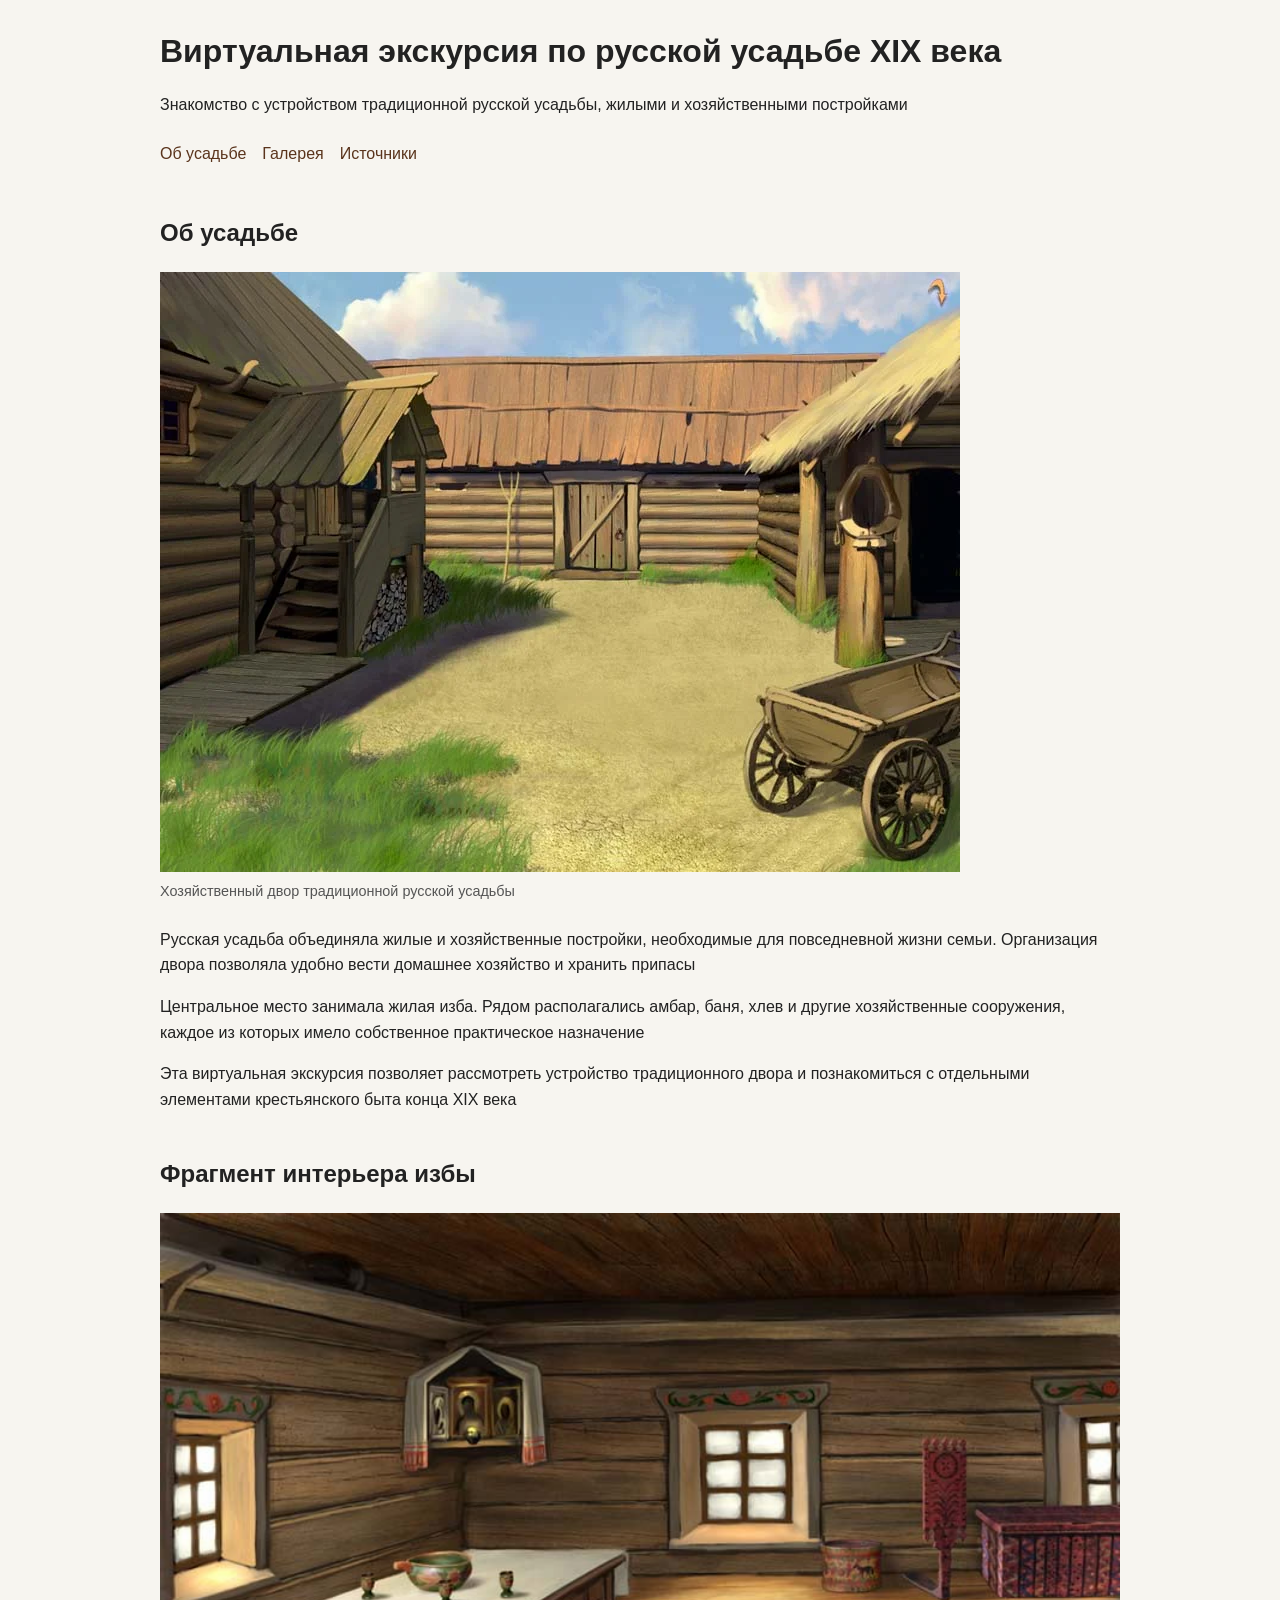
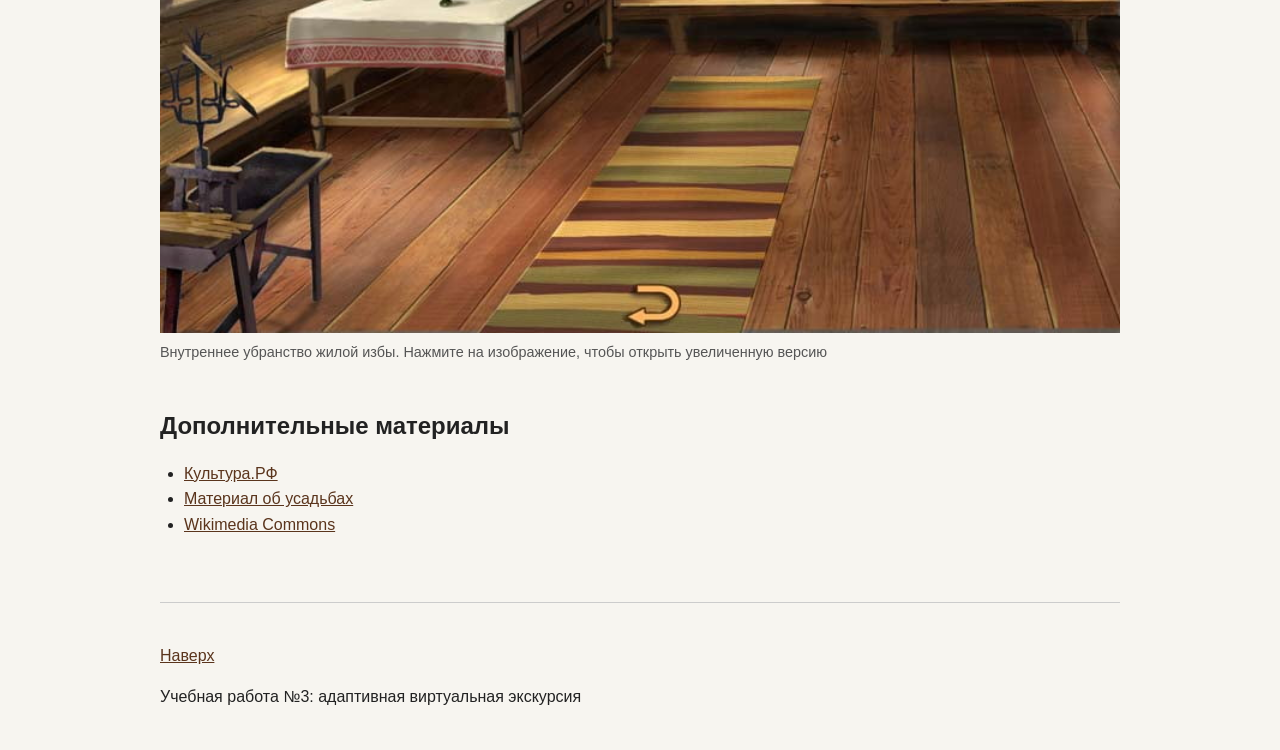
==== homework-03/index.html @ 8fa6e70f "feat: [header] [main-content] add skip link for keyboard navigation" ====
<!doctype html>
<html lang="ru">
  <head>
    <meta charset="UTF-8">
    <meta name="viewport" content="width=device-width, initial-scale=1.0">

    <title>Виртуальная экскурсия по русской усадьбе XIX века</title>

    <link rel="stylesheet" href="css/style.css">
  </head>

  <body>
    <a class="skip-link" href="#main-content">
      Перейти к основному содержимому
    </a>

    <header id="top">
      <h1>Виртуальная экскурсия по русской усадьбе XIX века</h1>

      <p>
        Знакомство с устройством традиционной русской усадьбы,
        жилыми и хозяйственными постройками
      </p>

      <nav aria-label="Основная навигация">
        <ul class="main-nav">
          <li><a href="#about">Об усадьбе</a></li>
          <li><a href="#gallery">Галерея</a></li>
          <li><a href="#sources">Источники</a></li>
        </ul>
      </nav>
    </header>

    <main id="main-content">
      <section id="about">
        <h2>Об усадьбе</h2>

        <figure>
          <picture>
            <source
              media="(max-width: 767px)"
              srcset="images/hero-mobile.webp"
              type="image/webp"
            >

            <source
              srcset="images/hero.webp"
              type="image/webp"
            >

            <img
              src="images/hero.jpg"
              alt="Хозяйственный двор традиционной русской усадьбы"
              width="800"
              height="600"
            >
          </picture>

          <figcaption>
            Хозяйственный двор традиционной русской усадьбы
          </figcaption>
        </figure>

        <p>
          Русская усадьба объединяла жилые и хозяйственные постройки,
          необходимые для повседневной жизни семьи. Организация двора
          позволяла удобно вести домашнее хозяйство и хранить припасы
        </p>

        <p>
          Центральное место занимала жилая изба. Рядом располагались
          амбар, баня, хлев и другие хозяйственные сооружения,
          каждое из которых имело собственное практическое назначение
        </p>

        <p>
          Эта виртуальная экскурсия позволяет рассмотреть устройство
          традиционного двора и познакомиться с отдельными элементами
          крестьянского быта конца XIX века
        </p>
      </section>

      <section id="gallery">
        <h2>Фрагмент интерьера избы</h2>

        <figure>
          <a
            href="images/gallery-1200.jpg"
            target="_blank"
            rel="noopener"
          >
            <img
              src="images/gallery-800.jpg"
              srcset="
                images/gallery-400.jpg 400w,
                images/gallery-800.jpg 800w,
                images/gallery-1200.jpg 1200w
              "
              sizes="(max-width: 600px) 100vw, 800px"
              alt="Открыть увеличенную фотографию внутреннего убранства русской избы"
              width="1200"
              height="900"
              loading="lazy"
            >
          </a>

          <figcaption>
            Внутреннее убранство жилой избы. Нажмите на изображение,
            чтобы открыть увеличенную версию
          </figcaption>
        </figure>
      </section>

      <section id="sources">
        <h2>Дополнительные материалы</h2>

        <ul class="source-list">
          <li>
            <a
              href="https://www.culture.ru/"
              target="_blank"
              rel="noopener noreferrer"
            >
              Культура.РФ
            </a>
          </li>

          <li>
            <a
              href="https://ru.wikipedia.org/wiki/Усадьба"
              target="_blank"
              rel="noopener noreferrer"
            >
              Материал об усадьбах
            </a>
          </li>

          <li>
            <a
              href="https://commons.wikimedia.org/"
              target="_blank"
              rel="noopener noreferrer"
            >
              Wikimedia Commons
            </a>
          </li>
        </ul>
      </section>
    </main>

    <footer>
      <p>
        <a href="#top">Наверх</a>
      </p>

      <p>
        Учебная работа №3: адаптивная виртуальная экскурсия
      </p>
    </footer>
  </body>
</html>
---- homework-03/css/style.css ----
*,
*::before,
*::after {
  box-sizing: border-box;
}

html {
  scroll-behavior: smooth;
}

body {
  margin: 0;
  font-family: Arial, Helvetica, sans-serif;
  line-height: 1.6;
  color: #222;
  background-color: #f7f5f0;
}

.skip-link {
  position: absolute;
  top: -100px;
  left: 16px;
  z-index: 10;
  padding: 8px 12px;
  background-color: #fff;
  color: #222;
}

.skip-link:focus {
  top: 16px;
}

header,
main,
footer {
  width: min(100% - 32px, 960px);
  margin-inline: auto;
}

header {
  padding-block: 32px 16px;
}

main {
  padding-block: 16px;
}

section {
  margin-bottom: 48px;
}

h1,
h2 {
  line-height: 1.2;
}

h1 {
  margin-top: 0;
}

.main-nav {
  display: flex;
  flex-wrap: wrap;
  gap: 16px;
  padding: 0;
  margin: 24px 0 0;
  list-style: none;
}

a {
  color: #5a341c;
}

.main-nav a {
  text-decoration: none;
}

a:hover {
  text-decoration: underline;
}

a:focus-visible {
  outline: 3px solid #8c5b32;
  outline-offset: 3px;
}

figure {
  margin: 24px 0;
}

picture,
img {
  display: block;
}

img {
  max-width: 100%;
  height: auto;
}

figcaption {
  margin-top: 8px;
  color: #555;
  font-size: 0.9rem;
}

.source-list {
  padding-left: 24px;
}

footer {
  padding-block: 24px;
  border-top: 1px solid #ccc;
}

@media (max-width: 600px) {
  header,
  main,
  footer {
    width: min(100% - 24px, 960px);
  }

  header {
    padding-top: 20px;
  }

  .main-nav {
    gap: 8px 16px;
  }
}
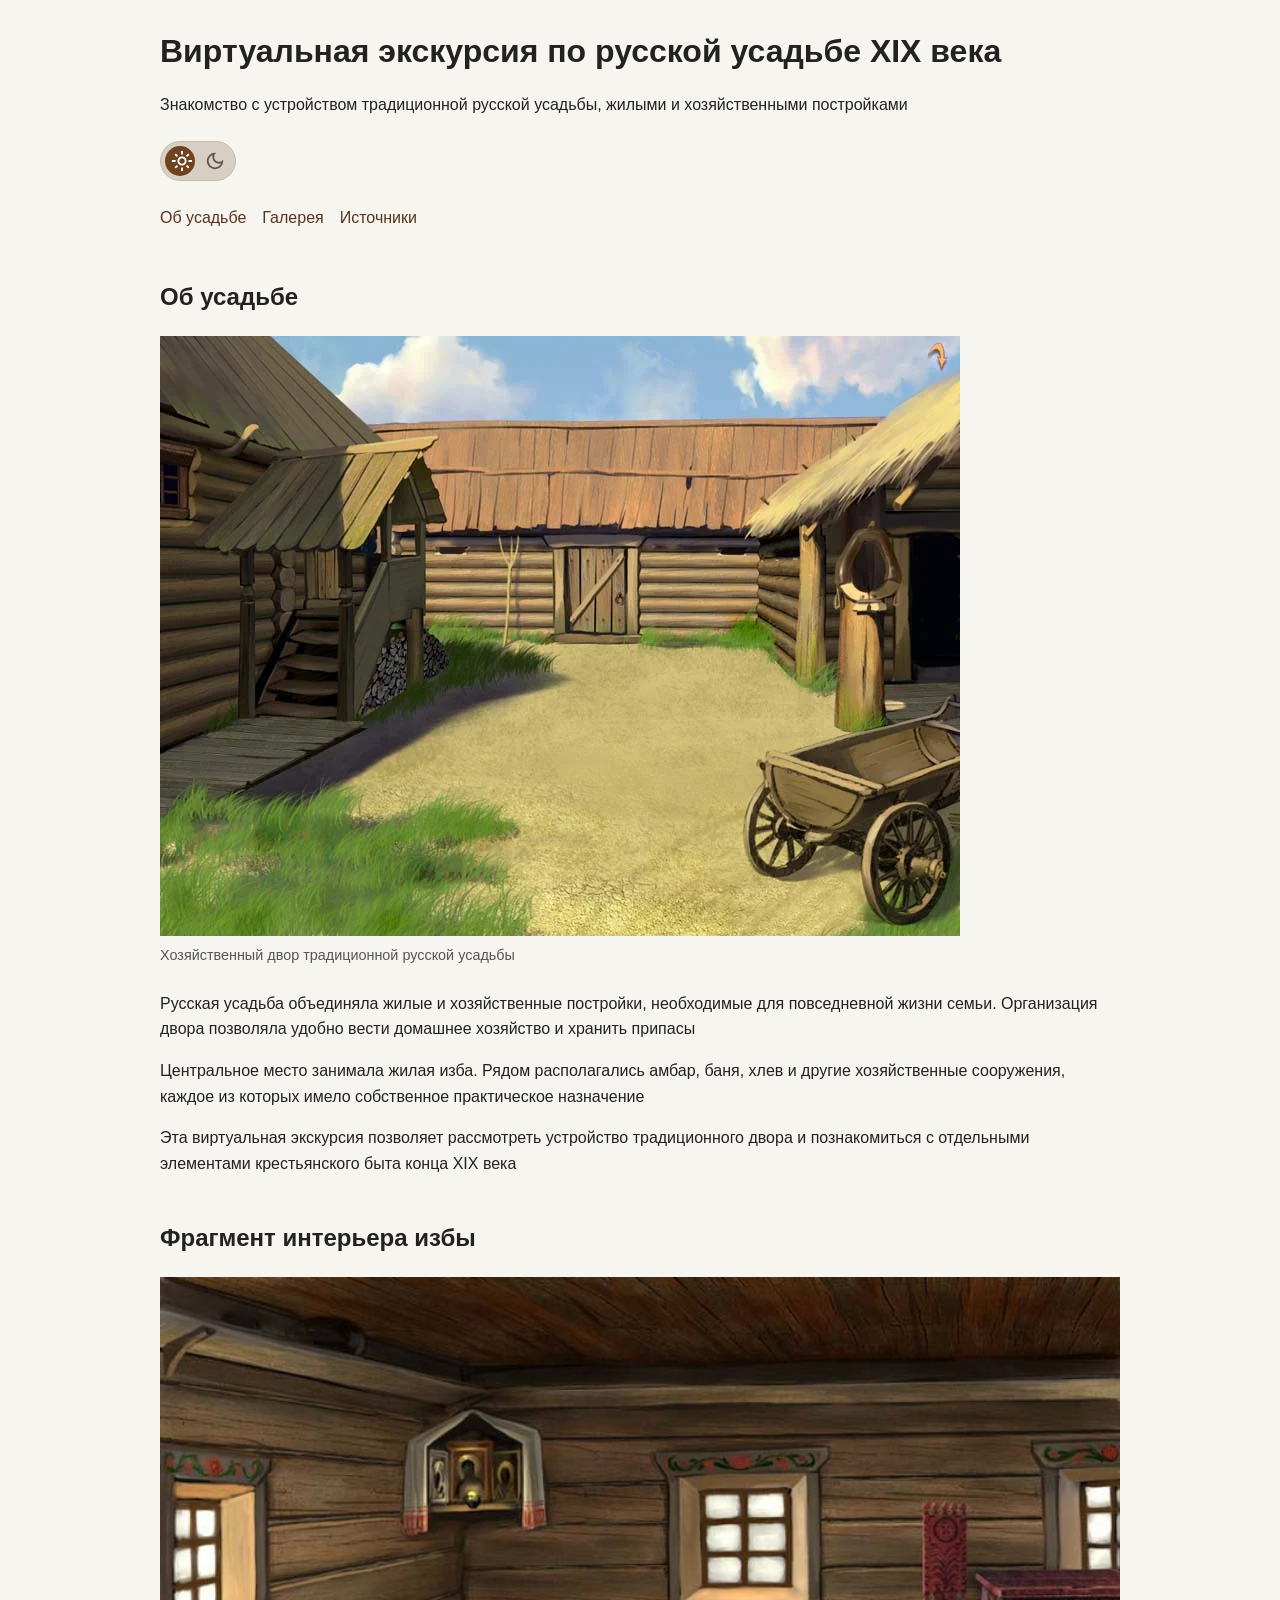
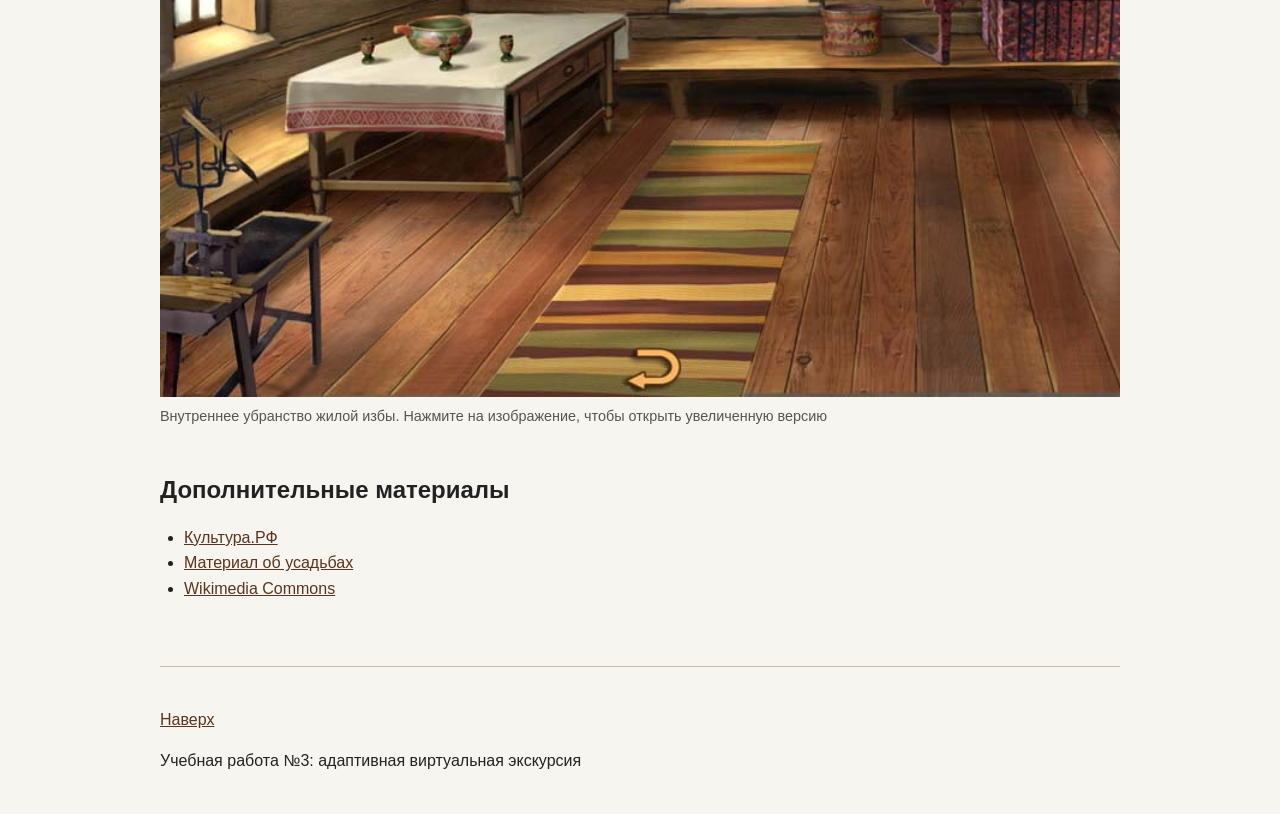
==== commit eddebc24: "feat: [header] [main-content] improve accessibility and add theme switcher" ====
--- a/homework-03/index.html
+++ b/homework-03/index.html
@@ -21,6 +21,29 @@
         Знакомство с устройством традиционной русской усадьбы,
         жилыми и хозяйственными постройками
       </p>
+
+      <input
+        class="theme-toggle-input"
+        type="checkbox"
+        id="theme-toggle"
+      >
+
+      <label
+        class="theme-toggle"
+        for="theme-toggle"
+        aria-label="Переключить цветовую тему"
+      >
+        
+        <span
+          class="theme-toggle-icon theme-toggle-icon-light"
+          aria-hidden="true"
+        ></span>
+
+        <span
+          class="theme-toggle-icon theme-toggle-icon-dark"
+          aria-hidden="true"
+        ></span>
+      </label>
 
       <nav aria-label="Основная навигация">
         <ul class="main-nav">
@@ -85,6 +108,7 @@
 
         <figure>
           <a
+            class="gallery-link"
             href="images/gallery-1200.jpg"
             target="_blank"
             rel="noopener"
--- a/homework-03/css/style.css
+++ b/homework-03/css/style.css
@@ -1,3 +1,51 @@
+/* Design tokens: light theme */
+
+:root {
+  color-scheme: light;
+
+  --color-background: #f7f5f0;
+  --color-surface: #ffffff;
+
+  --color-text: #222222;
+  --color-text-muted: #555555;
+
+  --color-link: #5a341c;
+  --color-focus: #8c5b32;
+  --color-border: #c8b9a8;
+
+  --color-toggle-track: #d8cfc4;
+  --color-toggle-thumb: #704221;
+
+  --color-toggle-icon-active: #ffffff;
+  --color-toggle-icon-inactive: #5f554c;
+}
+
+
+/* Design tokens: dark theme */
+
+:root:has(.theme-toggle-input:checked) {
+  color-scheme: dark;
+
+  --color-background: #1b1916;
+  --color-surface: #29251f;
+
+  --color-text: #f1ede7;
+  --color-text-muted: #c6bdb3;
+
+  --color-link: #e0ad78;
+  --color-focus: #f0b56d;
+  --color-border: #62584f;
+
+  --color-toggle-track: #403a34;
+  --color-toggle-thumb: #d99a5e;
+
+  --color-toggle-icon-active: #1b1916;
+  --color-toggle-icon-inactive: #d8d0c7;
+}
+
+
+/* Base */
+
 *,
 *::before,
 *::after {
@@ -10,25 +58,57 @@
 
 body {
   margin: 0;
+
   font-family: Arial, Helvetica, sans-serif;
   line-height: 1.6;
-  color: #222;
-  background-color: #f7f5f0;
-}
+
+  color: var(--color-text);
+  background-color: var(--color-background);
+}
+
+
+/* Accessibility */
 
 .skip-link {
   position: absolute;
   top: -100px;
   left: 16px;
-  z-index: 10;
+  z-index: 100;
+
   padding: 8px 12px;
-  background-color: #fff;
-  color: #222;
+
+  color: var(--color-text);
+  background-color: var(--color-surface);
+
+  border-radius: 4px;
 }
 
 .skip-link:focus {
   top: 16px;
-}
+
+  outline: 3px solid var(--color-focus);
+  outline-offset: 3px;
+}
+
+.theme-toggle-input {
+  position: absolute;
+
+  width: 1px;
+  height: 1px;
+
+  padding: 0;
+  margin: -1px;
+
+  overflow: hidden;
+
+  clip-path: inset(50%);
+  white-space: nowrap;
+
+  border: 0;
+}
+
+
+/* Layout */
 
 header,
 main,
@@ -49,6 +129,9 @@
   margin-bottom: 48px;
 }
 
+
+/* Typography */
+
 h1,
 h2 {
   line-height: 1.2;
@@ -57,32 +140,160 @@
 h1 {
   margin-top: 0;
 }
+
+
+/* Theme switch */
+
+.theme-toggle {
+  position: relative;
+
+  display: inline-grid;
+  grid-template-columns: 1fr 1fr;
+  align-items: center;
+
+  width: 76px;
+  height: 40px;
+
+  margin-top: 8px;
+  padding: 4px;
+
+  border: 1px solid var(--color-border);
+  border-radius: 999px;
+
+  background-color: var(--color-toggle-track);
+
+  cursor: pointer;
+}
+
+.theme-toggle::before {
+  content: "";
+
+  position: absolute;
+  top: 4px;
+  left: 4px;
+
+  width: 30px;
+  height: 30px;
+
+  border-radius: 50%;
+
+  background-color: var(--color-toggle-thumb);
+
+  transform: translateX(0);
+}
+
+.theme-toggle-icon {
+  position: relative;
+  z-index: 1;
+
+  display: block;
+
+  width: 22px;
+  height: 22px;
+
+  margin-inline: auto;
+
+  background-color: var(--color-toggle-icon-inactive);
+}
+
+.theme-toggle-icon-light {
+  background-color: var(--color-toggle-icon-active);
+
+  -webkit-mask:
+    url("../images/icons/light-mode.svg")
+    center / contain no-repeat;
+
+  mask:
+    url("../images/icons/light-mode.svg")
+    center / contain no-repeat;
+}
+
+.theme-toggle-icon-dark {
+  -webkit-mask:
+    url("../images/icons/dark-mode.svg")
+    center / contain no-repeat;
+
+  mask:
+    url("../images/icons/dark-mode.svg")
+    center / contain no-repeat;
+}
+
+.theme-toggle:hover {
+  outline: 2px solid var(--color-focus);
+  outline-offset: 2px;
+}
+
+.theme-toggle-input:focus-visible + .theme-toggle {
+  outline: 3px solid var(--color-focus);
+  outline-offset: 3px;
+}
+
+.theme-toggle-input:checked + .theme-toggle::before {
+  transform: translateX(36px);
+}
+
+.theme-toggle-input:checked
+  + .theme-toggle
+  .theme-toggle-icon-light {
+  background-color: var(--color-toggle-icon-inactive);
+}
+
+.theme-toggle-input:checked
+  + .theme-toggle
+  .theme-toggle-icon-dark {
+  background-color: var(--color-toggle-icon-active);
+}
+
+
+/* Navigation */
 
 .main-nav {
   display: flex;
   flex-wrap: wrap;
   gap: 16px;
+
   padding: 0;
   margin: 24px 0 0;
+
   list-style: none;
 }
 
+
+/* Links */
+
 a {
-  color: #5a341c;
+  color: var(--color-link);
 }
 
 .main-nav a {
   text-decoration: none;
 }
 
-a:hover {
-  text-decoration: underline;
-}
-
-a:focus-visible {
-  outline: 3px solid #8c5b32;
+a:not(.gallery-link):hover,
+a:not(.gallery-link):focus-visible {
+  text-decoration: none;
+
+  outline: 2px solid var(--color-focus);
   outline-offset: 3px;
-}
+
+  border-radius: 3px;
+}
+
+
+/* Graphic link */
+
+.gallery-link {
+  display: block;
+}
+
+.gallery-link:hover,
+.gallery-link:focus-visible {
+  outline: 3px solid var(--color-focus);
+  outline-offset: 3px;
+}
+
+
+/* Images */
 
 figure {
   margin: 24px 0;
@@ -100,18 +311,46 @@
 
 figcaption {
   margin-top: 8px;
-  color: #555;
+
+  color: var(--color-text-muted);
   font-size: 0.9rem;
 }
+
+
+/* Sources */
 
 .source-list {
   padding-left: 24px;
 }
 
+
+/* Footer */
+
 footer {
   padding-block: 24px;
-  border-top: 1px solid #ccc;
-}
+
+  border-top: 1px solid var(--color-border);
+}
+
+
+/* Animation */
+
+@media (prefers-reduced-motion: no-preference) {
+  body,
+  .theme-toggle,
+  .theme-toggle::before,
+  .theme-toggle-icon {
+    transition:
+      color 0.2s ease,
+      background-color 0.2s ease,
+      border-color 0.2s ease,
+      outline-color 0.2s ease,
+      transform 0.2s ease;
+  }
+}
+
+
+/* Mobile */
 
 @media (max-width: 600px) {
   header,
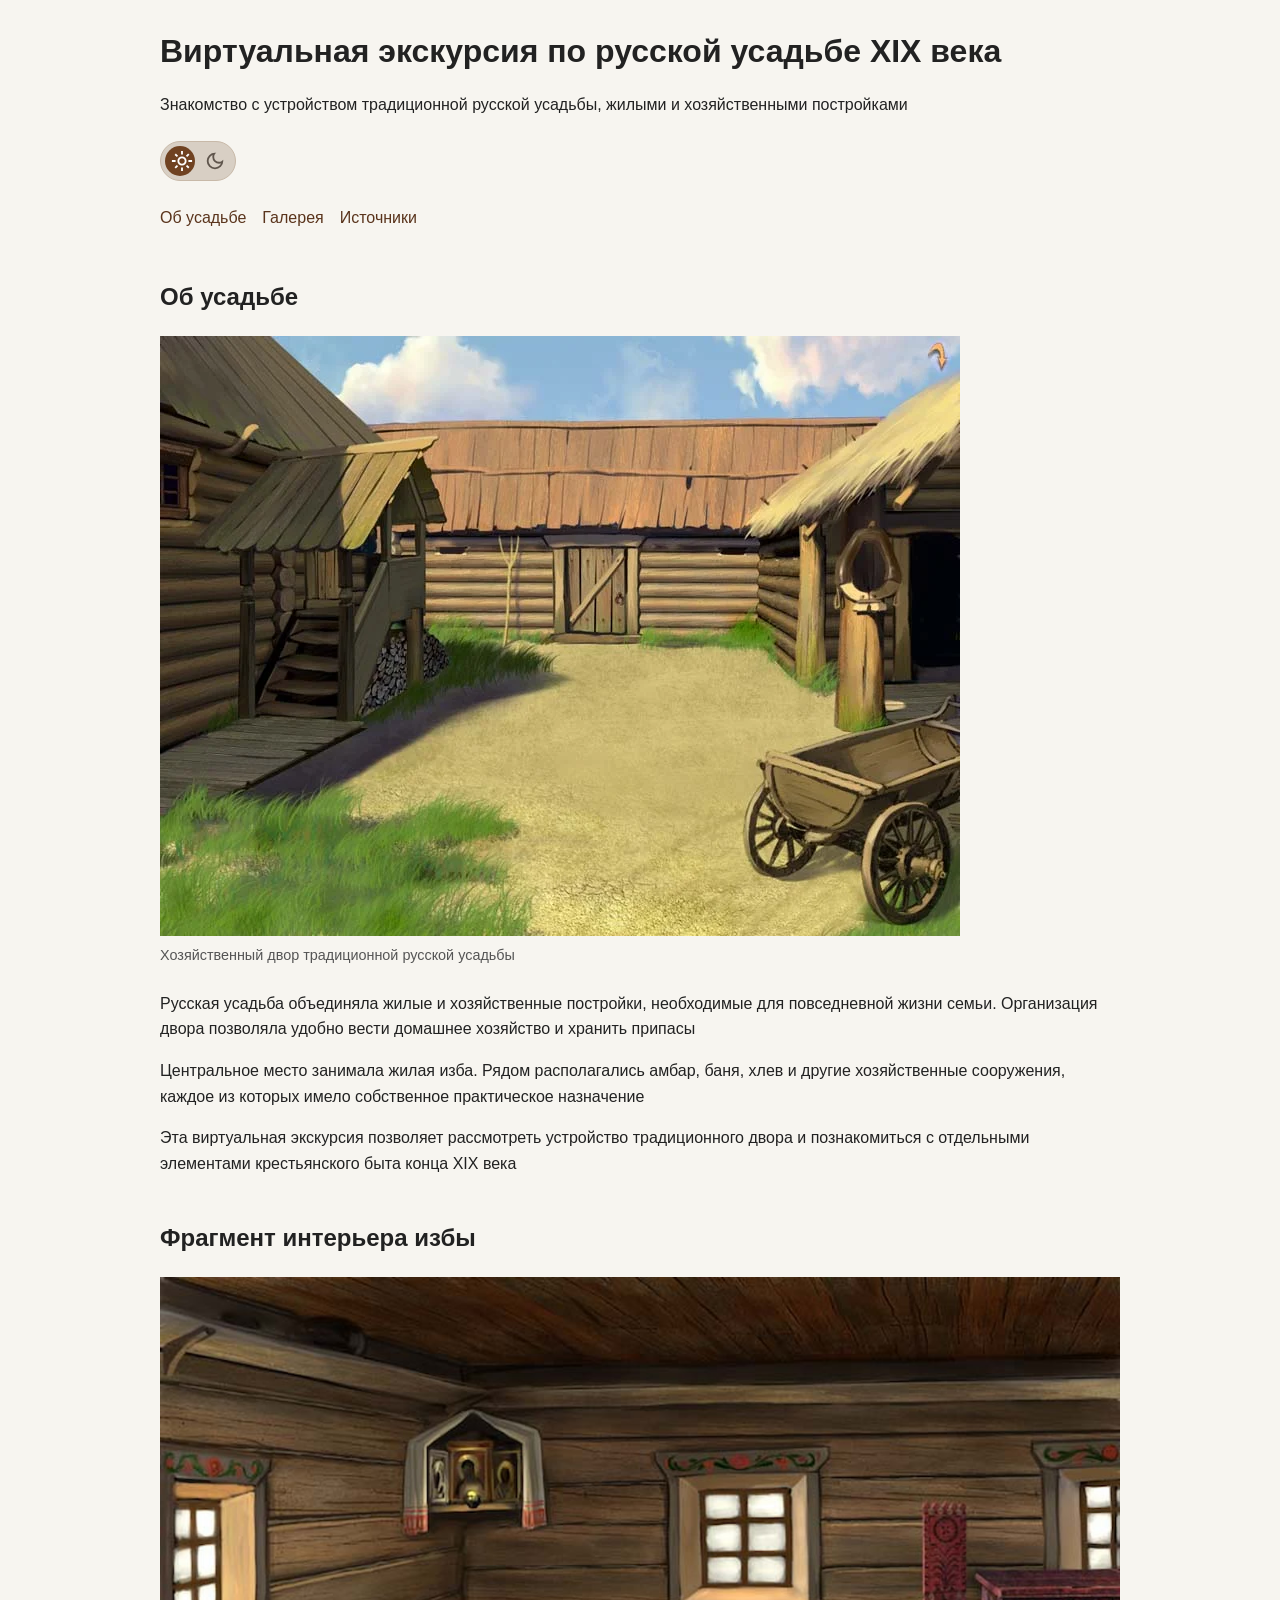
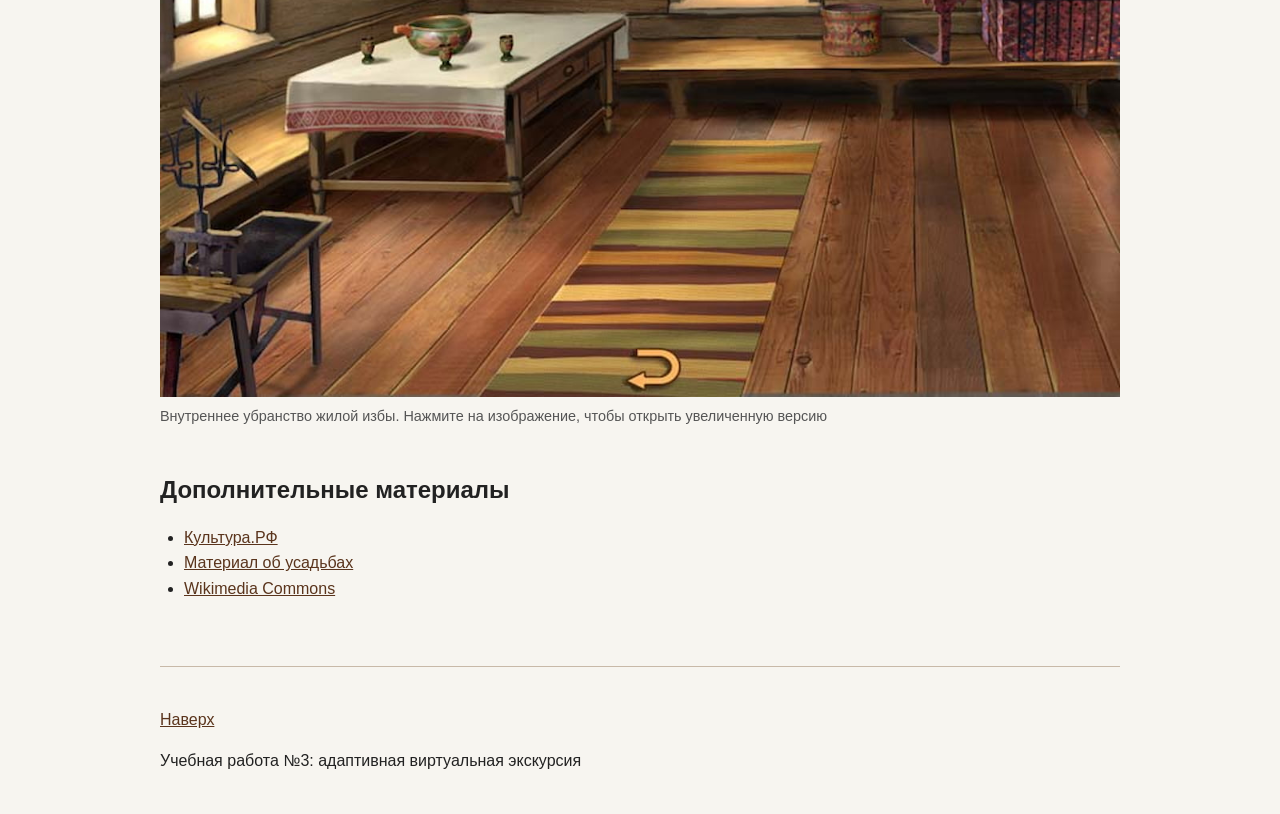
==== commit ebe8328c: "perf: [main-content] improve responsive image loading" ====
--- a/homework-03/index.html
+++ b/homework-03/index.html
@@ -33,7 +33,6 @@
         for="theme-toggle"
         aria-label="Переключить цветовую тему"
       >
-        
         <span
           class="theme-toggle-icon theme-toggle-icon-light"
           aria-hidden="true"
@@ -64,11 +63,15 @@
               media="(max-width: 767px)"
               srcset="images/hero-mobile.webp"
               type="image/webp"
+              width="450"
+              height="600"
             >
 
             <source
               srcset="images/hero.webp"
               type="image/webp"
+              width="800"
+              height="600"
             >
 
             <img
@@ -76,6 +79,7 @@
               alt="Хозяйственный двор традиционной русской усадьбы"
               width="800"
               height="600"
+              fetchpriority="high"
             >
           </picture>
 
@@ -120,11 +124,16 @@
                 images/gallery-800.jpg 800w,
                 images/gallery-1200.jpg 1200w
               "
-              sizes="(max-width: 600px) 100vw, 800px"
+              sizes="
+                (max-width: 600px) calc(100vw - 24px),
+                (max-width: 992px) calc(100vw - 32px),
+                960px
+              "
               alt="Открыть увеличенную фотографию внутреннего убранства русской избы"
               width="1200"
               height="900"
               loading="lazy"
+              decoding="async"
             >
           </a>
 
